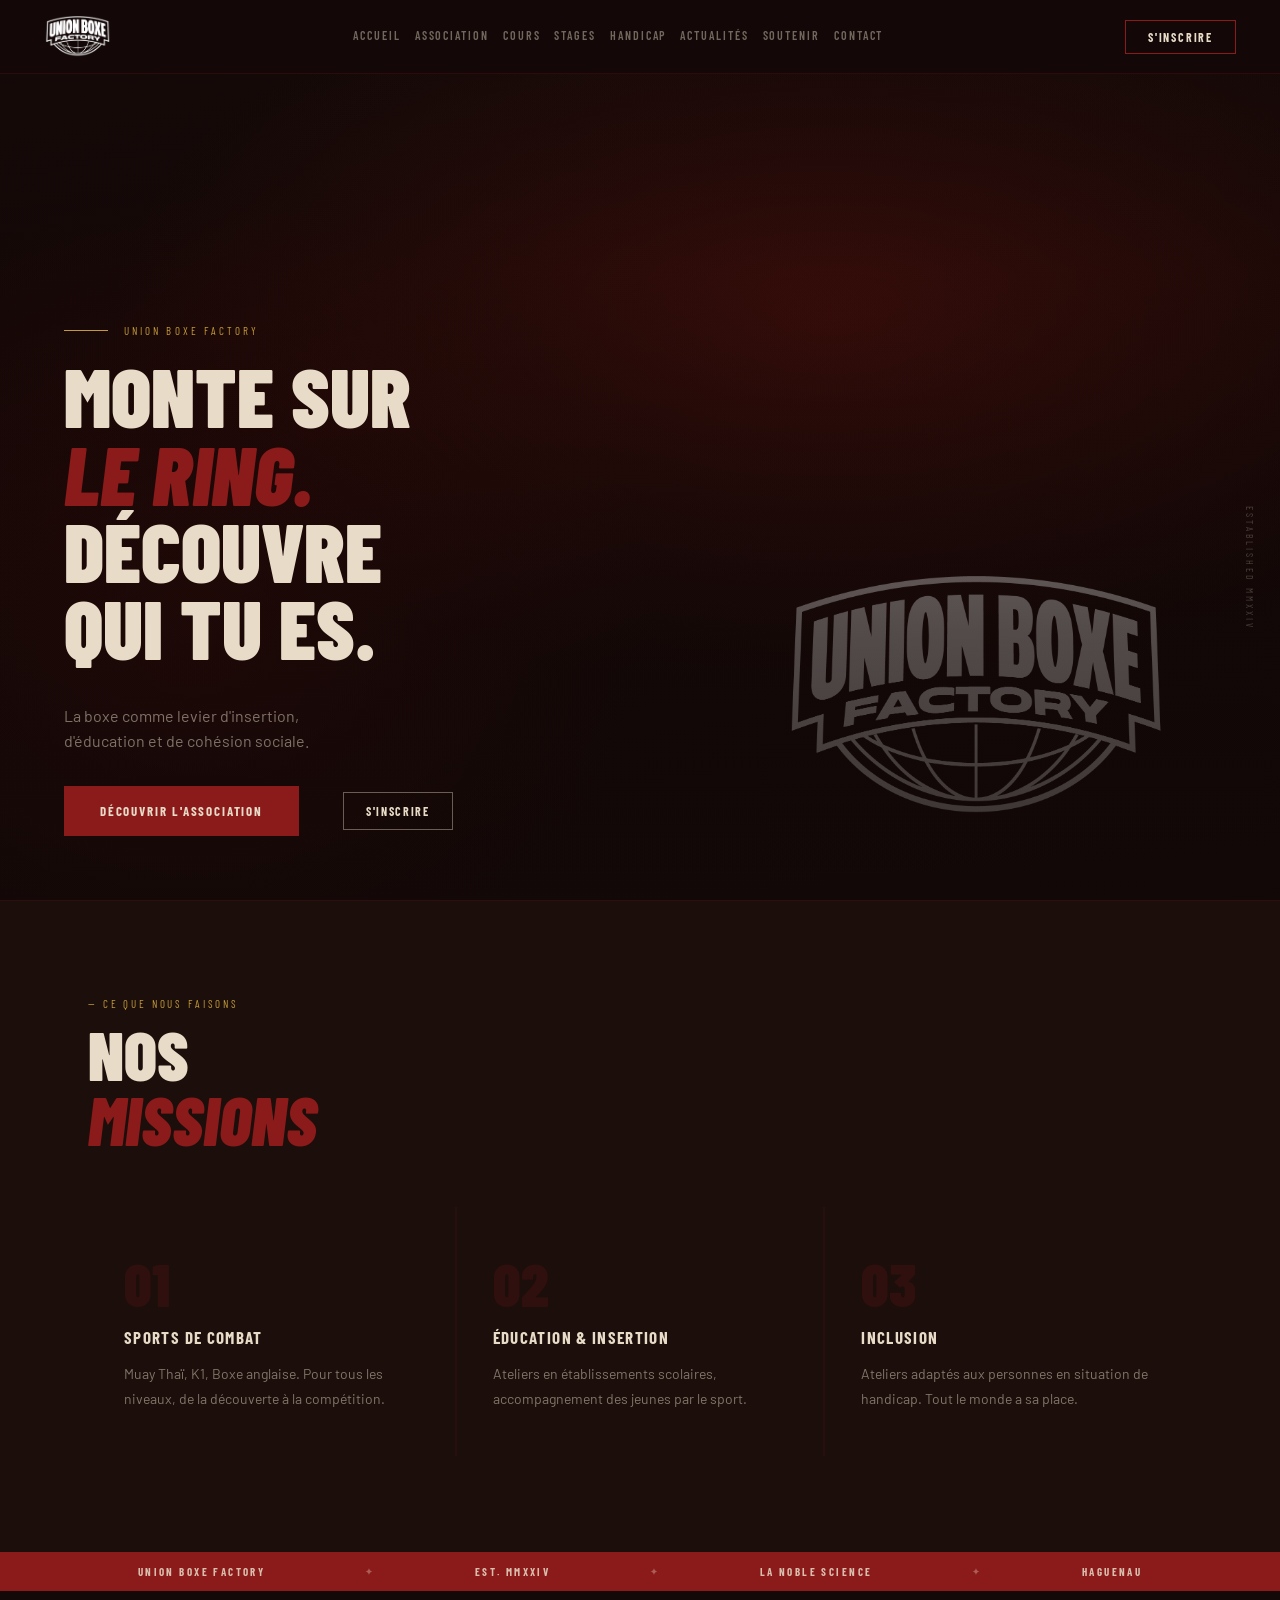
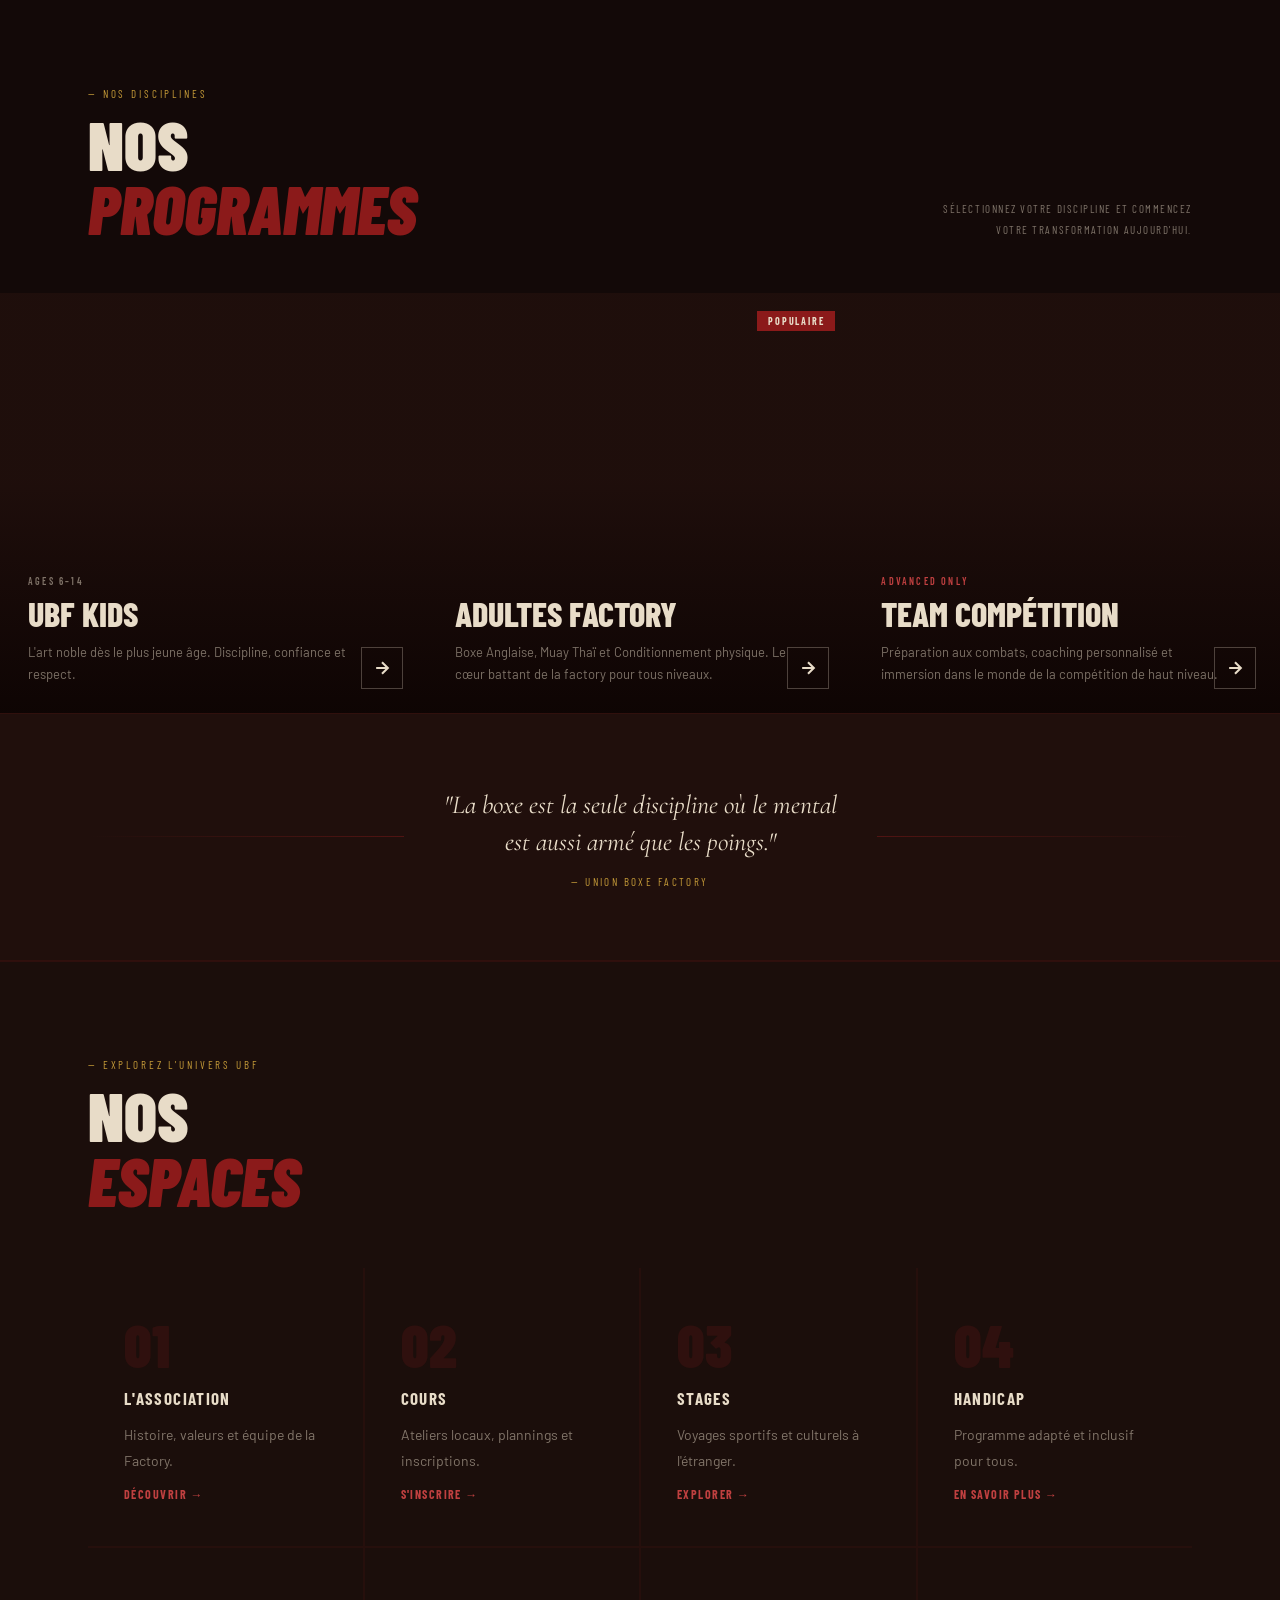
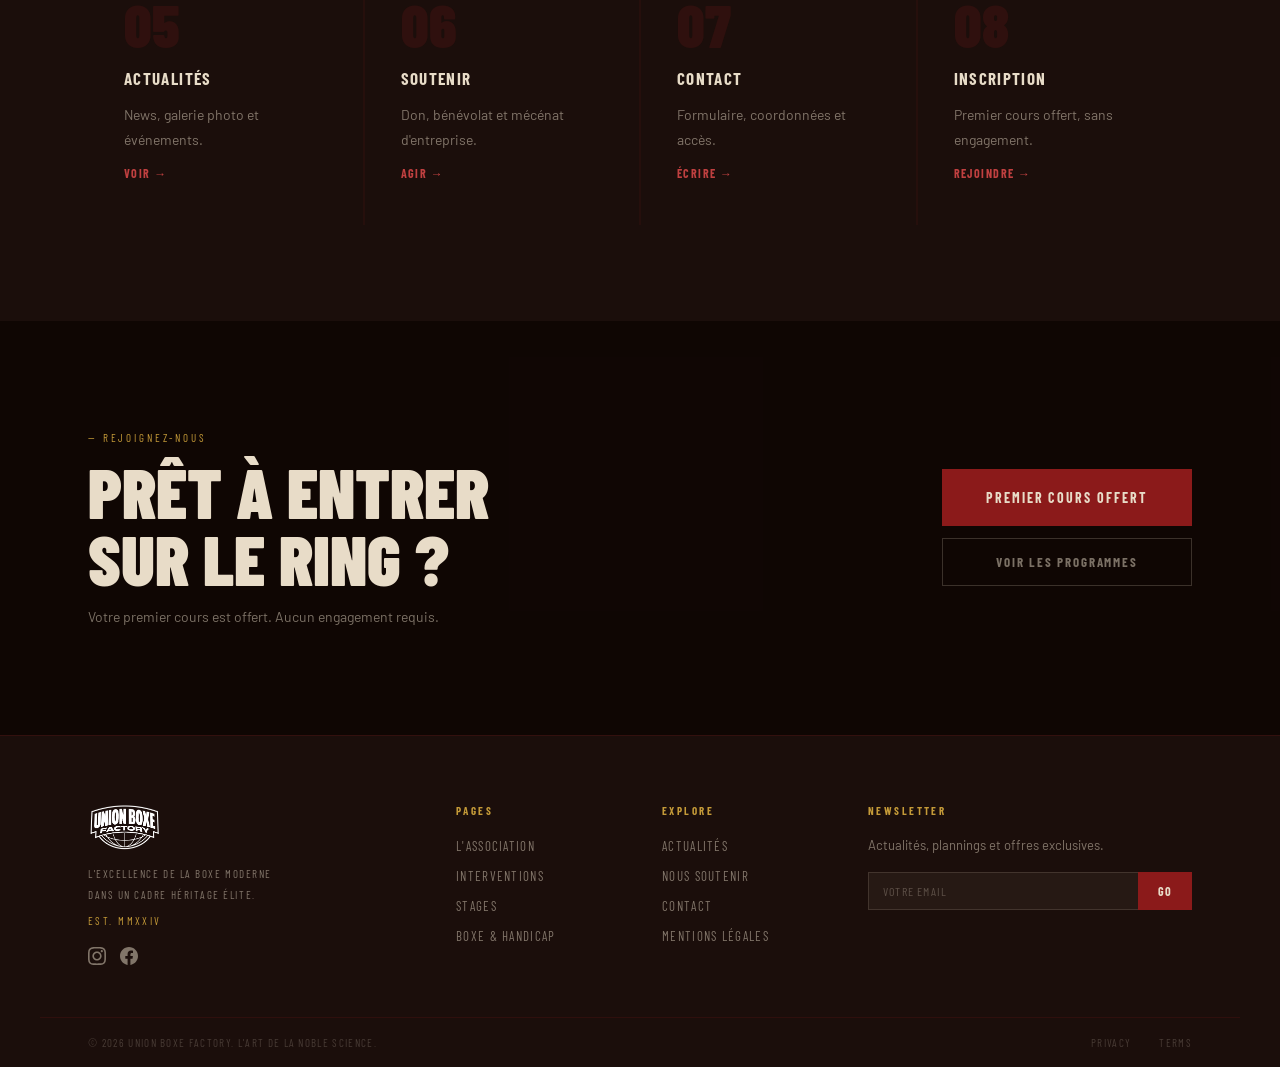
==== index.html @ 4e54886b "Initial commit — Union Boxe Factory website" ====
<!DOCTYPE html>
<html lang="fr">
<head>
  <meta charset="UTF-8" />
  <meta name="viewport" content="width=device-width, initial-scale=1.0" />
  <title>Union Boxe Factory</title>
  <link rel="preconnect" href="https://fonts.googleapis.com" />
  <link rel="preconnect" href="https://fonts.gstatic.com" crossorigin />
  <link href="https://fonts.googleapis.com/css2?family=Barlow+Condensed:ital,wght@0,300;0,400;0,600;0,700;0,800;0,900;1,700;1,800;1,900&family=Cormorant+Garamond:ital,wght@0,400;0,600;1,400;1,600&family=Barlow:wght@300;400;500&display=swap" rel="stylesheet" />
  <link rel="stylesheet" href="style.css?v=9" />
  <style>
    .hero { background-position: center 20% !important; }
    .hero__subtitle { font-family: var(--font-body); font-size: 16px; color: var(--cream-dim); line-height: 1.6; margin: 18px 0 32px; max-width: 480px; }
    .hero__logo-right { position: absolute; right: 8%; bottom: 8%; height: 260px; width: auto; filter: brightness(0) invert(1); opacity: 0.6; pointer-events: none; }
    @media (max-width: 640px) { .hero__logo-right { display: none; } }
  </style>
</head>
<body>

  <!-- NAV -->
  <header class="nav" id="home">
    <div class="nav__logo">
      <img src="logoUBF.png" alt="Union Boxe Factory" class="nav__logo-img" />
    </div>
    <nav class="nav__links nav__links--full">
      <a href="index.html" class="active">ACCUEIL</a>
      <a href="association.html">ASSOCIATION</a>
      <a href="interventions.html">COURS</a>
      <a href="stages.html">STAGES</a>
      <a href="handicap.html">HANDICAP</a>
      <a href="actualites.html">ACTUALITÉS</a>
      <a href="soutenir.html">SOUTENIR</a>
      <a href="contact.html">CONTACT</a>
    </nav>
    <a href="https://www.helloasso.com/associations/union-boxe-factory/adhesions/adhesion-annuelle-union-boxing-factory" target="_blank" rel="noopener" class="btn btn--red">S'INSCRIRE</a>
    <button class="nav__burger" aria-label="Menu">
      <span></span><span></span><span></span>
    </button>
  </header>

  <!-- HERO -->
  <section class="hero">
    <div class="hero__overlay"></div>
    <div class="hero__content">
      <div class="hero__eyebrow">
        <span class="hero__line"></span>
        <span class="hero__eyebrow-text">UNION BOXE FACTORY</span>
      </div>
      <h1 class="hero__title">
        MONTE SUR<br />
        <em>LE RING.</em><br />
        DÉCOUVRE<br />
        QUI TU ES.
      </h1>
      <p class="hero__subtitle">La boxe comme levier d'insertion,<br />d'éducation et de cohésion sociale.</p>
      <div class="hero__bottom">
        <a href="association.html" class="btn btn--red-solid">DÉCOUVRIR L'ASSOCIATION</a>
        <a href="reservation.html" class="btn btn--outline-cream">S'INSCRIRE</a>
      </div>
    </div>
    <img src="logoUBF.png" alt="" class="hero__logo-right" aria-hidden="true" />
    <div class="hero__established">ESTABLISHED MMXXIV</div>
  </section>

  <!-- MISSIONS -->
  <section class="values" id="missions">
    <div class="container">
      <div class="values__header">
        <span class="section-eyebrow">— Ce que nous faisons</span>
        <h2 class="section-title">NOS<br /><em>MISSIONS</em></h2>
      </div>
      <div class="values__grid">
        <div class="values__item">
          <span class="values__num">01</span>
          <h3>SPORTS DE COMBAT</h3>
          <p>Muay Thaï, K1, Boxe anglaise. Pour tous les niveaux, de la découverte à la compétition.</p>
        </div>
        <div class="values__item">
          <span class="values__num">02</span>
          <h3>ÉDUCATION &amp; INSERTION</h3>
          <p>Ateliers en établissements scolaires, accompagnement des jeunes par le sport.</p>
        </div>
        <div class="values__item">
          <span class="values__num">03</span>
          <h3>INCLUSION</h3>
          <p>Ateliers adaptés aux personnes en situation de handicap. Tout le monde a sa place.</p>
        </div>
      </div>
    </div>
  </section>

  <!-- DIVIDER -->
  <div class="divider">
    <div class="container divider__inner">
      <span>UNION BOXE FACTORY</span>
      <span class="divider__dot">✦</span>
      <span>EST. MMXXIV</span>
      <span class="divider__dot">✦</span>
      <span>LA NOBLE SCIENCE</span>
      <span class="divider__dot">✦</span>
      <span>HAGUENAU</span>
    </div>
  </div>

  <!-- PROGRAMMES -->
  <section class="programmes" id="programmes">
    <div class="container">
      <div class="programmes__header">
        <div>
          <span class="section-eyebrow">— Nos Disciplines</span>
          <h2 class="section-title">NOS<br /><em>PROGRAMMES</em></h2>
        </div>
        <p class="programmes__sub">SÉLECTIONNEZ VOTRE DISCIPLINE ET COMMENCEZ<br />VOTRE TRANSFORMATION AUJOURD'HUI.</p>
      </div>
    </div>

    <div class="programmes__grid">
      <!-- UBF KIDS -->
      <div class="prog-card prog-card--kids">
        <div class="prog-card__overlay"></div>
        <div class="prog-card__content">
          <span class="prog-card__tag">AGES 6–14</span>
          <h3>UBF KIDS</h3>
          <p>L'art noble dès le plus jeune âge. Discipline, confiance et respect.</p>
        </div>
        <a href="interventions.html#adhesions" class="prog-card__arrow" aria-label="Découvrir">
          <svg width="20" height="20" viewBox="0 0 24 24" fill="none" stroke="currentColor" stroke-width="2.5"><path d="M5 12h14M12 5l7 7-7 7"/></svg>
        </a>
      </div>

      <!-- ADULTES FACTORY -->
      <div class="prog-card prog-card--adultes prog-card--featured">
        <div class="prog-card__overlay"></div>
        <span class="prog-card__badge">POPULAIRE</span>
        <div class="prog-card__content">
          <h3>ADULTES FACTORY</h3>
          <p>Boxe Anglaise, Muay Thaï et Conditionnement physique. Le cœur battant de la factory pour tous niveaux.</p>
        </div>
        <a href="interventions.html#adhesions" class="prog-card__arrow" aria-label="Découvrir">
          <svg width="20" height="20" viewBox="0 0 24 24" fill="none" stroke="currentColor" stroke-width="2.5"><path d="M5 12h14M12 5l7 7-7 7"/></svg>
        </a>
      </div>

      <!-- TEAM COMPETITION -->
      <div class="prog-card prog-card--competition">
        <div class="prog-card__overlay"></div>
        <div class="prog-card__content">
          <span class="prog-card__tag prog-card__tag--red">ADVANCED ONLY</span>
          <h3>TEAM COMPÉTITION</h3>
          <p>Préparation aux combats, coaching personnalisé et immersion dans le monde de la compétition de haut niveau.</p>
        </div>
        <a href="interventions.html#adhesions" class="prog-card__arrow" aria-label="Découvrir">
          <svg width="20" height="20" viewBox="0 0 24 24" fill="none" stroke="currentColor" stroke-width="2.5"><path d="M5 12h14M12 5l7 7-7 7"/></svg>
        </a>
      </div>
    </div>
  </section>

  <!-- QUOTE SECTION -->
  <section class="quote-section">
    <div class="container quote-section__inner">
      <div class="quote-section__line"></div>
      <blockquote>
        <p>"La boxe est la seule discipline où le mental<br />est aussi armé que les poings."</p>
        <cite>— Union Boxe Factory</cite>
      </blockquote>
      <div class="quote-section__line"></div>
    </div>
  </section>

  <!-- PAGES OVERVIEW -->
  <section class="values">
    <div class="container">
      <div class="values__header">
        <span class="section-eyebrow">— Explorez l'univers UBF</span>
        <h2 class="section-title">NOS<br /><em>ESPACES</em></h2>
      </div>
      <div class="values__grid values__grid--4" style="grid-template-columns:repeat(4,1fr);">
        <div class="values__item">
          <span class="values__num">01</span>
          <h3>L'ASSOCIATION</h3>
          <p>Histoire, valeurs et équipe de la Factory.</p>
          <a href="association.html" class="prog-card__link" style="display:inline-block;margin-top:14px;">DÉCOUVRIR →</a>
        </div>
        <div class="values__item">
          <span class="values__num">02</span>
          <h3>COURS</h3>
          <p>Ateliers locaux, plannings et inscriptions.</p>
          <a href="interventions.html" class="prog-card__link" style="display:inline-block;margin-top:14px;">S'INSCRIRE →</a>
        </div>
        <div class="values__item">
          <span class="values__num">03</span>
          <h3>STAGES</h3>
          <p>Voyages sportifs et culturels à l'étranger.</p>
          <a href="stages.html" class="prog-card__link" style="display:inline-block;margin-top:14px;">EXPLORER →</a>
        </div>
        <div class="values__item">
          <span class="values__num">04</span>
          <h3>HANDICAP</h3>
          <p>Programme adapté et inclusif pour tous.</p>
          <a href="handicap.html" class="prog-card__link" style="display:inline-block;margin-top:14px;">EN SAVOIR PLUS →</a>
        </div>
        <div class="values__item">
          <span class="values__num">05</span>
          <h3>ACTUALITÉS</h3>
          <p>News, galerie photo et événements.</p>
          <a href="actualites.html" class="prog-card__link" style="display:inline-block;margin-top:14px;">VOIR →</a>
        </div>
        <div class="values__item">
          <span class="values__num">06</span>
          <h3>SOUTENIR</h3>
          <p>Don, bénévolat et mécénat d'entreprise.</p>
          <a href="soutenir.html" class="prog-card__link" style="display:inline-block;margin-top:14px;">AGIR →</a>
        </div>
        <div class="values__item">
          <span class="values__num">07</span>
          <h3>CONTACT</h3>
          <p>Formulaire, coordonnées et accès.</p>
          <a href="contact.html" class="prog-card__link" style="display:inline-block;margin-top:14px;">ÉCRIRE →</a>
        </div>
        <div class="values__item">
          <span class="values__num">08</span>
          <h3>INSCRIPTION</h3>
          <p>Premier cours offert, sans engagement.</p>
          <a href="interventions.html" class="prog-card__link" style="display:inline-block;margin-top:14px;">REJOINDRE →</a>
        </div>
      </div>
    </div>
  </section>

  <!-- CTA -->
  <section class="cta" id="join">
    <div class="cta__bg"></div>
    <div class="container cta__inner">
      <div class="cta__text">
        <span class="section-eyebrow">— Rejoignez-nous</span>
        <h2 class="cta__title">PRÊT À ENTRER<br />SUR LE RING ?</h2>
        <p class="cta__sub">Votre premier cours est offert. Aucun engagement requis.</p>
      </div>
      <div class="cta__actions">
        <a href="reservation.html" class="btn btn--red-solid btn--lg">PREMIER COURS OFFERT</a>
        <a href="#programmes" class="btn btn--ghost">VOIR LES PROGRAMMES</a>
      </div>
    </div>
  </section>

  <!-- FOOTER -->
  <footer class="footer">
    <div class="container footer__grid">
      <div class="footer__brand">
        <img src="logoUBF.png" alt="Union Boxe Factory" class="footer__logo-img" />
        <p class="footer__brand-desc">L'EXCELLENCE DE LA BOXE MODERNE<br />DANS UN CADRE HÉRITAGE ÉLITE.</p>
        <p class="footer__estd">EST. MMXXIV</p>
        <div class="footer__icons">
          <a href="#" aria-label="Instagram">
            <svg width="18" height="18" viewBox="0 0 24 24" fill="currentColor"><path d="M12 2.163c3.204 0 3.584.012 4.85.07 3.252.148 4.771 1.691 4.919 4.919.058 1.265.069 1.645.069 4.849 0 3.205-.012 3.584-.069 4.849-.149 3.225-1.664 4.771-4.919 4.919-1.266.058-1.644.07-4.85.07-3.204 0-3.584-.012-4.849-.07-3.26-.149-4.771-1.699-4.919-4.92-.058-1.265-.07-1.644-.07-4.849 0-3.204.013-3.583.07-4.849.149-3.227 1.664-4.771 4.919-4.919 1.266-.057 1.645-.069 4.849-.069zm0-2.163c-3.259 0-3.667.014-4.947.072-4.358.2-6.78 2.618-6.98 6.98-.059 1.281-.073 1.689-.073 4.948 0 3.259.014 3.668.072 4.948.2 4.358 2.618 6.78 6.98 6.98 1.281.058 1.689.072 4.948.072 3.259 0 3.668-.014 4.948-.072 4.354-.2 6.782-2.618 6.979-6.98.059-1.28.073-1.689.073-4.948 0-3.259-.014-3.667-.072-4.947-.196-4.354-2.617-6.78-6.979-6.98-1.281-.059-1.69-.073-4.949-.073zm0 5.838c-3.403 0-6.162 2.759-6.162 6.162s2.759 6.163 6.162 6.163 6.162-2.759 6.162-6.163c0-3.403-2.759-6.162-6.162-6.162zm0 10.162c-2.209 0-4-1.79-4-4 0-2.209 1.791-4 4-4s4 1.791 4 4c0 2.21-1.791 4-4 4zm6.406-11.845c-.796 0-1.441.645-1.441 1.44s.645 1.44 1.441 1.44c.795 0 1.439-.645 1.439-1.44s-.644-1.44-1.439-1.44z"/></svg>
          </a>
          <a href="https://www.facebook.com/profile.php?id=100071837838686" target="_blank" rel="noopener" aria-label="Facebook">
            <svg width="18" height="18" viewBox="0 0 24 24" fill="currentColor"><path d="M24 12.073c0-6.627-5.373-12-12-12s-12 5.373-12 12c0 5.99 4.388 10.954 10.125 11.854v-8.385H7.078v-3.47h3.047V9.43c0-3.007 1.792-4.669 4.533-4.669 1.312 0 2.686.235 2.686.235v2.953H15.83c-1.491 0-1.956.925-1.956 1.874v2.25h3.328l-.532 3.47h-2.796v8.385C19.612 23.027 24 18.062 24 12.073z"/></svg>
          </a>
        </div>
      </div>

      <div class="footer__col">
        <h4>PAGES</h4>
        <ul>
          <li><a href="association.html">L'Association</a></li>
          <li><a href="interventions.html">Interventions</a></li>
          <li><a href="stages.html">Stages</a></li>
          <li><a href="handicap.html">Boxe & Handicap</a></li>
        </ul>
      </div>

      <div class="footer__col">
        <h4>EXPLORE</h4>
        <ul>
          <li><a href="actualites.html">Actualités</a></li>
          <li><a href="soutenir.html">Nous soutenir</a></li>
          <li><a href="contact.html">Contact</a></li>
          <li><a href="mentions-legales.html">Mentions légales</a></li>
        </ul>
      </div>

      <div class="footer__col footer__newsletter">
        <h4>NEWSLETTER</h4>
        <p>Actualités, plannings et offres exclusives.</p>
        <form class="newsletter-form" onsubmit="return false;">
          <input type="email" placeholder="VOTRE EMAIL" aria-label="Email" />
          <button type="submit">GO</button>
        </form>
      </div>
    </div>

    <div class="footer__bottom container">
      <p>© 2026 UNION BOXE FACTORY. L'ART DE LA NOBLE SCIENCE.</p>
      <div>
        <a href="mentions-legales.html#confidentialite">PRIVACY</a>
        <a href="mentions-legales.html">TERMS</a>
      </div>
    </div>
  </footer>

  <script src="main.js"></script>
</body>
</html>
---- style.css ----
/* =====================
   RESET & BASE
   ===================== */
*, *::before, *::after { box-sizing: border-box; margin: 0; padding: 0; }

:root {
  --bg:        #130908;
  --bg2:       #1b0e0b;
  --bg3:       #200f0c;
  --cream:     #E8DCC8;
  --cream-dim: rgba(232,220,200,0.5);
  --red:       #8B1A1A;
  --red-hover: #a32020;
  --gold:      #C49A38;
  --font-cond: 'Barlow Condensed', sans-serif;
  --font-serif:'Cormorant Garamond', serif;
  --font-body: 'Barlow', sans-serif;
}

html { scroll-behavior: smooth; }

body {
  background: var(--bg);
  color: var(--cream);
  font-family: var(--font-body);
  overflow-x: hidden;
}

a { color: inherit; text-decoration: none; }

.container {
  max-width: 1200px;
  margin: 0 auto;
  padding: 0 48px;
}

/* =====================
   SHARED
   ===================== */
.section-eyebrow {
  display: block;
  font-family: var(--font-cond);
  font-size: 11px;
  font-weight: 400;
  letter-spacing: 0.26em;
  text-transform: uppercase;
  color: var(--gold);
  margin-bottom: 12px;
}

.section-title {
  font-family: var(--font-cond);
  font-size: clamp(42px, 5.5vw, 68px);
  font-weight: 900;
  text-transform: uppercase;
  line-height: 0.95;
  color: var(--cream);
}
.section-title em {
  font-style: italic;
  color: var(--red);
}

/* =====================
   BUTTONS
   ===================== */
.btn--red {
  display: inline-block;
  font-family: var(--font-cond);
  font-size: 12px;
  font-weight: 700;
  letter-spacing: 0.15em;
  text-transform: uppercase;
  padding: 9px 22px;
  border: 1.5px solid var(--red);
  color: var(--cream);
  background: transparent;
  cursor: pointer;
  transition: background 0.2s, color 0.2s;
}
.btn--red:hover { background: var(--red); }

.btn--red-solid {
  display: inline-block;
  font-family: var(--font-cond);
  font-size: 13px;
  font-weight: 700;
  letter-spacing: 0.14em;
  text-transform: uppercase;
  text-align: center;
  padding: 15px 34px;
  background: var(--red);
  color: var(--cream);
  border: 2px solid var(--red);
  cursor: pointer;
  transition: background 0.2s, border-color 0.2s;
}
.btn--red-solid:hover { background: var(--red-hover); border-color: var(--red-hover); }
.btn--red-solid.btn--lg { padding: 18px 42px; font-size: 14px; }

.btn--ghost {
  display: inline-block;
  font-family: var(--font-cond);
  font-size: 13px;
  font-weight: 700;
  letter-spacing: 0.14em;
  text-transform: uppercase;
  text-align: center;
  padding: 15px 34px;
  background: transparent;
  color: var(--cream-dim);
  border: 1.5px solid rgba(232,220,200,0.2);
  cursor: pointer;
  transition: border-color 0.2s, color 0.2s;
}
.btn--ghost:hover { border-color: var(--cream-dim); color: var(--cream); }

.btn--outline-cream {
  display: inline-block;
  font-family: var(--font-cond);
  font-size: 12px;
  font-weight: 700;
  letter-spacing: 0.14em;
  text-transform: uppercase;
  padding: 11px 22px;
  border: 1.5px solid rgba(232,220,200,0.4);
  color: var(--cream);
  background: transparent;
  cursor: pointer;
  transition: background 0.2s, color 0.2s;
}
.btn--outline-cream:hover { background: var(--cream); color: var(--bg); }

/* =====================
   NAV
   ===================== */
.nav {
  position: fixed;
  top: 0; left: 0; right: 0;
  z-index: 100;
  display: flex;
  align-items: center;
  justify-content: space-between;
  padding: 0 44px;
  height: 74px;
  background: rgba(19,9,8,0.95);
  backdrop-filter: blur(12px);
  border-bottom: 1px solid rgba(139,26,26,0.22);
  transition: border-color 0.3s;
}

.nav__logo-img {
  height: 44px;
  width: auto;
  max-width: 140px;
  display: block;
  object-fit: contain;
  filter: brightness(0) invert(1);
}

.nav__logo {
  font-family: var(--font-cond);
  font-weight: 800;
  font-size: 14px;
  letter-spacing: 0.08em;
  color: var(--cream);
  text-transform: uppercase;
}
.nav__logo em { font-style: italic; color: var(--red); }

.nav__links { display: flex; gap: 40px; }

.nav__links a {
  font-family: var(--font-cond);
  font-size: 12px;
  font-weight: 600;
  letter-spacing: 0.16em;
  color: rgba(232,220,200,0.45);
  text-transform: uppercase;
  transition: color 0.2s;
  position: relative;
  padding-bottom: 3px;
}
.nav__links a::after {
  content: '';
  position: absolute;
  bottom: 0; left: 0;
  width: 0; height: 1px;
  background: var(--red);
  transition: width 0.22s;
}
.nav__links a:hover,
.nav__links a.active { color: var(--cream); }
.nav__links a.active::after,
.nav__links a:hover::after { width: 100%; }

.nav__burger {
  display: none;
  flex-direction: column;
  gap: 5px;
  background: none;
  border: none;
  cursor: pointer;
  padding: 4px;
}
.nav__burger span {
  display: block;
  width: 22px; height: 1.5px;
  background: var(--cream);
  transition: all 0.3s;
}

/* =====================
   HERO
   ===================== */
.hero {
  position: relative;
  height: 100vh;
  min-height: 700px;
  overflow: hidden;

  background-color: var(--bg);
  background-image: url('Échelle 31968208_1902403806470722_5531384601223626752_o Topaz Gigapixel 2x.png');
  background-size: cover;
  background-position: center top;
}

/* Rich CSS fallback — cinematic boxing gym atmosphere */
.hero::before {
  content: '';
  position: absolute;
  inset: 0;
  background:
    radial-gradient(ellipse 80% 60% at 65% 35%, rgba(90,18,12,0.55) 0%, transparent 70%),
    radial-gradient(ellipse 60% 80% at 15% 70%, rgba(50,8,5,0.75) 0%, transparent 60%),
    linear-gradient(170deg, rgba(25,10,8,0.4) 0%, rgba(10,3,2,0.7) 100%);
  z-index: 0;
}

.hero__overlay {
  position: absolute;
  inset: 0;
  z-index: 1;
  background: linear-gradient(
    to bottom,
    rgba(19,9,8,0.5) 0%,
    rgba(19,9,8,0.1) 30%,
    rgba(19,9,8,0.55) 70%,
    rgba(19,9,8,0.75) 100%
  );
}

/* Content pinned to bottom-left */
.hero__content {
  position: absolute;
  bottom: 0;
  left: 0;
  right: 0;
  z-index: 2;
  padding: 0 64px 64px;
}

.hero__eyebrow {
  display: flex;
  align-items: center;
  gap: 16px;
  margin-bottom: 20px;
}

.hero__line {
  display: block;
  width: 44px;
  height: 1px;
  background: var(--gold);
  flex-shrink: 0;
}

.hero__eyebrow-text {
  font-family: var(--font-cond);
  font-size: 11px;
  font-weight: 400;
  letter-spacing: 0.28em;
  text-transform: uppercase;
  color: var(--gold);
}

.hero__title {
  font-family: var(--font-cond);
  font-size: clamp(46px, 6.5vw, 88px);
  font-weight: 900;
  line-height: 0.93;
  text-transform: uppercase;
  color: var(--cream);
  margin-bottom: 36px;
}

.hero__title em {
  font-style: italic;
  color: var(--red);
}

.hero__bottom {
  display: flex;
  align-items: center;
  gap: 44px;
}

.hero__quote {
  font-family: var(--font-serif);
  font-style: italic;
  font-size: 17px;
  color: var(--cream-dim);
  line-height: 1.55;
  border-left: 2px solid var(--red);
  padding-left: 18px;
}

.hero__established {
  position: absolute;
  right: 24px;
  bottom: 30%;
  z-index: 2;
  writing-mode: vertical-rl;
  font-family: var(--font-cond);
  font-size: 10px;
  font-weight: 400;
  letter-spacing: 0.3em;
  color: rgba(232,220,200,0.25);
  text-transform: uppercase;
}

/* =====================
   VALUES
   ===================== */
.values {
  background: var(--bg2);
  padding: 96px 0;
  border-top: 1px solid rgba(139,26,26,0.18);
}

.values__header { margin-bottom: 56px; }

.values__grid {
  display: grid;
  grid-template-columns: repeat(3,1fr);
  gap: 2px;
  background: rgba(139,26,26,0.1);
}

.values__item {
  background: var(--bg2);
  padding: 44px 36px;
  border-top: 2px solid transparent;
  transition: border-color 0.3s;
}
.values__item:hover { border-top-color: var(--red); }

.values__num {
  display: block;
  font-family: var(--font-cond);
  font-size: 60px;
  font-weight: 900;
  color: rgba(139,26,26,0.18);
  line-height: 1;
  margin-bottom: 14px;
  transition: color 0.3s;
}
.values__item:hover .values__num { color: rgba(139,26,26,0.4); }

.values__item h3 {
  font-family: var(--font-cond);
  font-size: 17px;
  font-weight: 700;
  letter-spacing: 0.08em;
  text-transform: uppercase;
  color: var(--cream);
  margin-bottom: 14px;
}

.values__item p {
  font-size: 14px;
  color: var(--cream-dim);
  line-height: 1.8;
}

/* =====================
   DIVIDER
   ===================== */
.divider {
  background: var(--red);
  padding: 13px 0;
}
.divider__inner {
  display: flex;
  align-items: center;
  justify-content: space-around;
  font-family: var(--font-cond);
  font-size: 11px;
  font-weight: 700;
  letter-spacing: 0.22em;
  text-transform: uppercase;
  color: rgba(232,220,200,0.85);
}
.divider__dot { color: rgba(232,220,200,0.35); font-size: 9px; }

/* =====================
   PROGRAMMES
   ===================== */
.programmes {
  background: var(--bg);
  padding: 96px 0 0;
}

.programmes__header {
  display: flex;
  justify-content: space-between;
  align-items: flex-end;
  margin-bottom: 52px;
}

.programmes__sub {
  font-family: var(--font-cond);
  font-size: 11px;
  letter-spacing: 0.14em;
  text-transform: uppercase;
  color: var(--cream-dim);
  text-align: right;
  line-height: 1.9;
  max-width: 320px;
}

/* Grid: left col = kids (spanning 2 rows), right col = adultes + competition */
.programmes__grid {
  display: grid;
  grid-template-columns: 1fr 1fr 1fr;
  grid-template-rows: 420px;
}

.prog-card {
  position: relative;
  overflow: hidden;
  background: var(--bg3);
}

/* background images */
.prog-card--kids        { background-image: url('young-boxer-trainer-is-training-new-girl-boxer-special-competitions.jpg'); background-size: cover; background-position: center; }
.prog-card--adultes     { background-image: url('sportive-blond-woman-has-boxing-training-with-her-experienced-trainer.jpg'); background-size: cover; background-position: center; }
.prog-card--competition { background-image: url('two-muscular-boxers-have-competition-ring-they-are-wearing-helmets-gloves.jpg'); background-size: cover; background-position: center; }

/* fallback gradient for each card — transparent quand image présente */
.prog-card--kids::before {
  content: '';
  position: absolute; inset: 0;
  background: transparent;
  z-index: 0;
}
.prog-card--adultes::before {
  content: '';
  position: absolute; inset: 0;
  background: transparent;
  z-index: 0;
}
.prog-card--competition::before {
  content: '';
  position: absolute; inset: 0;
  background: transparent;
  z-index: 0;
}

.prog-card__overlay {
  position: absolute; inset: 0;
  z-index: 1;
  background: linear-gradient(to top, rgba(13,4,3,0.95) 0%, rgba(13,4,3,0.08) 55%);
  transition: background 0.3s;
}
.prog-card:hover .prog-card__overlay {
  background: linear-gradient(to top, rgba(13,4,3,1) 0%, rgba(13,4,3,0.3) 65%);
}

.prog-card--kids {
  grid-row: auto;
  grid-column: auto;
}

.prog-card__content {
  position: relative;
  z-index: 2;
  padding: 28px;
  height: 100%;
  display: flex;
  flex-direction: column;
  justify-content: flex-end;
  gap: 10px;
}

.prog-card__badge {
  position: absolute;
  top: 18px; right: 18px;
  z-index: 3;
  background: var(--red);
  color: var(--cream);
  font-family: var(--font-cond);
  font-size: 10px;
  font-weight: 700;
  letter-spacing: 0.18em;
  padding: 4px 11px;
  text-transform: uppercase;
}

.prog-card__tag {
  font-family: var(--font-cond);
  font-size: 10px;
  font-weight: 600;
  letter-spacing: 0.22em;
  color: var(--cream-dim);
  text-transform: uppercase;
}
.prog-card__tag--red { color: #c04040; }

.prog-card h3 {
  font-family: var(--font-cond);
  font-size: 34px;
  font-weight: 800;
  text-transform: uppercase;
  line-height: 1;
  color: var(--cream);
}

.prog-card p {
  font-size: 13px;
  color: var(--cream-dim);
  line-height: 1.7;
  max-width: 340px;
}

.prog-card__link {
  font-family: var(--font-cond);
  font-size: 12px;
  font-weight: 700;
  letter-spacing: 0.12em;
  color: #c04040;
  text-transform: uppercase;
  transition: letter-spacing 0.2s;
}
.prog-card__link:hover { letter-spacing: 0.22em; }

.prog-card__arrow {
  position: absolute;
  bottom: 24px; right: 24px;
  z-index: 3;
  width: 42px; height: 42px;
  border: 1.5px solid rgba(232,220,200,0.28);
  display: flex;
  align-items: center;
  justify-content: center;
  color: var(--cream);
  transition: all 0.22s;
}
.prog-card__arrow:hover { background: var(--red); border-color: var(--red); }

/* =====================
   QUOTE
   ===================== */
.quote-section {
  background: var(--bg3);
  padding: 72px 0;
  border-top: 1px solid rgba(139,26,26,0.14);
  border-bottom: 1px solid rgba(139,26,26,0.14);
}
.quote-section__inner {
  display: flex;
  align-items: center;
  gap: 40px;
}
.quote-section__line {
  flex: 1;
  height: 1px;
  background: linear-gradient(to right, transparent, rgba(139,26,26,0.45));
}
.quote-section__inner .quote-section__line:last-child {
  background: linear-gradient(to left, transparent, rgba(139,26,26,0.45));
}
blockquote p {
  font-family: var(--font-serif);
  font-style: italic;
  font-size: clamp(18px, 2.2vw, 26px);
  color: var(--cream);
  text-align: center;
  line-height: 1.45;
  white-space: nowrap;
}
blockquote cite {
  display: block;
  text-align: center;
  font-family: var(--font-cond);
  font-size: 11px;
  letter-spacing: 0.22em;
  color: var(--gold);
  text-transform: uppercase;
  font-style: normal;
  margin-top: 14px;
}

/* =====================
   CTA
   ===================== */
.cta {
  position: relative;
  padding: 110px 0;
  background-color: var(--bg2);
  background-image: url('arena-boxing-ring-generative-ai.jpg');
  background-size: cover;
  background-position: center;
  overflow: hidden;
}
.cta__bg {
  position: absolute; inset: 0;
  background: rgba(14,5,3,0.87);
}
.cta__inner {
  position: relative;
  z-index: 1;
  display: flex;
  align-items: center;
  justify-content: space-between;
  gap: 60px;
}
.cta__title {
  font-family: var(--font-cond);
  font-size: clamp(42px, 5.5vw, 72px);
  font-weight: 900;
  text-transform: uppercase;
  color: var(--cream);
  line-height: 0.95;
  margin-top: 14px;
}
.cta__sub {
  margin-top: 16px;
  font-size: 14px;
  color: var(--cream-dim);
}
.cta__actions {
  display: flex;
  flex-direction: column;
  gap: 12px;
  flex-shrink: 0;
}

/* =====================
   FOOTER
   ===================== */
.footer {
  background: var(--bg2);
  padding-top: 68px;
  border-top: 1px solid rgba(139,26,26,0.22);
}
.footer__grid {
  display: grid;
  grid-template-columns: 2fr 1fr 1fr 2fr;
  gap: 44px;
  padding-bottom: 52px;
}

.footer__logo-img {
  height: 48px;
  width: auto;
  max-width: 160px;
  display: block;
  object-fit: contain;
  filter: brightness(0) invert(1);
  margin-bottom: 12px;
}

.footer__logo {
  font-family: var(--font-cond);
  font-weight: 800;
  font-size: 14px;
  letter-spacing: 0.08em;
  color: var(--cream);
  text-transform: uppercase;
  margin-bottom: 12px;
}
.footer__logo em { font-style: italic; color: var(--red); }

.footer__brand-desc {
  font-family: var(--font-cond);
  font-size: 11px;
  letter-spacing: 0.14em;
  color: var(--cream-dim);
  text-transform: uppercase;
  line-height: 1.9;
  margin-bottom: 8px;
}
.footer__estd {
  font-family: var(--font-cond);
  font-size: 11px;
  letter-spacing: 0.22em;
  color: var(--gold);
  text-transform: uppercase;
  margin-bottom: 20px;
}
.footer__icons { display: flex; gap: 14px; }
.footer__icons a { color: var(--cream-dim); display: flex; transition: color 0.2s; }
.footer__icons a:hover { color: var(--red-hover); }

.footer__col h4,
.footer__newsletter h4 {
  font-family: var(--font-cond);
  font-size: 11px;
  font-weight: 700;
  letter-spacing: 0.22em;
  text-transform: uppercase;
  color: var(--gold);
  margin-bottom: 18px;
}
.footer__col ul { list-style: none; display: flex; flex-direction: column; gap: 11px; }
.footer__col ul a {
  font-family: var(--font-cond);
  font-size: 13px;
  color: var(--cream-dim);
  text-transform: uppercase;
  letter-spacing: 0.1em;
  transition: color 0.2s;
}
.footer__col ul a:hover { color: var(--cream); }

.footer__newsletter p {
  font-size: 13px;
  color: var(--cream-dim);
  margin-bottom: 16px;
  line-height: 1.6;
}
.newsletter-form { display: flex; }
.newsletter-form input {
  flex: 1;
  background: rgba(232,220,200,0.05);
  border: 1px solid rgba(232,220,200,0.14);
  border-right: none;
  color: var(--cream);
  padding: 11px 14px;
  font-family: var(--font-cond);
  font-size: 12px;
  letter-spacing: 0.1em;
  outline: none;
}
.newsletter-form input::placeholder { color: rgba(232,220,200,0.28); }
.newsletter-form button {
  background: var(--red);
  color: var(--cream);
  border: none;
  padding: 11px 20px;
  font-family: var(--font-cond);
  font-weight: 700;
  font-size: 12px;
  letter-spacing: 0.1em;
  cursor: pointer;
  transition: background 0.2s;
}
.newsletter-form button:hover { background: var(--red-hover); }

.footer__bottom {
  border-top: 1px solid rgba(139,26,26,0.18);
  display: flex;
  justify-content: space-between;
  align-items: center;
  padding: 18px 48px;
  font-family: var(--font-cond);
  font-size: 11px;
  letter-spacing: 0.12em;
  color: rgba(232,220,200,0.22);
  text-transform: uppercase;
}
.footer__bottom div { display: flex; gap: 28px; }
.footer__bottom a { color: rgba(232,220,200,0.22); transition: color 0.2s; }
.footer__bottom a:hover { color: var(--cream-dim); }

/* =====================
   RESPONSIVE
   ===================== */
@media (max-width: 1000px) {
  .programmes__grid {
    grid-template-columns: 1fr;
    grid-template-rows: auto;
  }
  .prog-card--kids { grid-row: auto; grid-column: auto; min-height: 280px; }
  .prog-card--adultes, .prog-card--competition { min-height: 280px; }
  .programmes__header { flex-direction: column; align-items: flex-start; gap: 18px; }
  .programmes__sub { text-align: left; }
  .values__grid { grid-template-columns: 1fr; }
  .footer__grid { grid-template-columns: 1fr 1fr; }
  .cta__inner { flex-direction: column; }
  .cta__actions { align-items: flex-start; width: 100%; }
}

@media (max-width: 680px) {
  .nav__links, .nav .btn--red { display: none; }
  .nav__burger { display: flex; }
  .nav { padding: 0 20px; }
  .hero__content { padding: 0 24px 52px; }
  .hero__established { display: none; }
  .hero__bottom { flex-direction: column; align-items: flex-start; gap: 24px; }
  .container { padding: 0 20px; }
  .footer__grid { grid-template-columns: 1fr; }
  .footer__bottom { flex-direction: column; gap: 10px; text-align: center; padding: 18px 20px; }
  blockquote p { white-space: normal; }
  .quote-section__inner { gap: 20px; }
  .programmes__grid { grid-template-rows: auto; }
}

/* No CSS animations on hero — JS handles scroll-based reveals for other sections */

/* ── Multi-page additions (additive only) ── */
.nav__links--full { gap: 14px; font-size: 11px; letter-spacing: 0.16em; }
.hero--compact { min-height: 42vh; align-items: flex-end; padding-bottom: 64px; }
.hero--compact .hero__content { padding-top: 0; }
@media (max-width: 900px) { .values__grid--4 { grid-template-columns: repeat(2,1fr) !important; } }
@media (max-width: 680px) { .values__grid--4 { grid-template-columns: 1fr !important; } }

/* 8-link nav: rester visible en horizontal, burger seulement sur très petit écran */
@media (max-width: 680px) {
  .nav__links--full { display: flex; gap: 8px; font-size: 10px; letter-spacing: 0.1em; }
  .nav__links--full ~ .nav__burger { display: none; }
}
@media (max-width: 460px) {
  .nav__links--full { display: none; }
  .nav__links--full ~ .nav__burger { display: flex; }
}
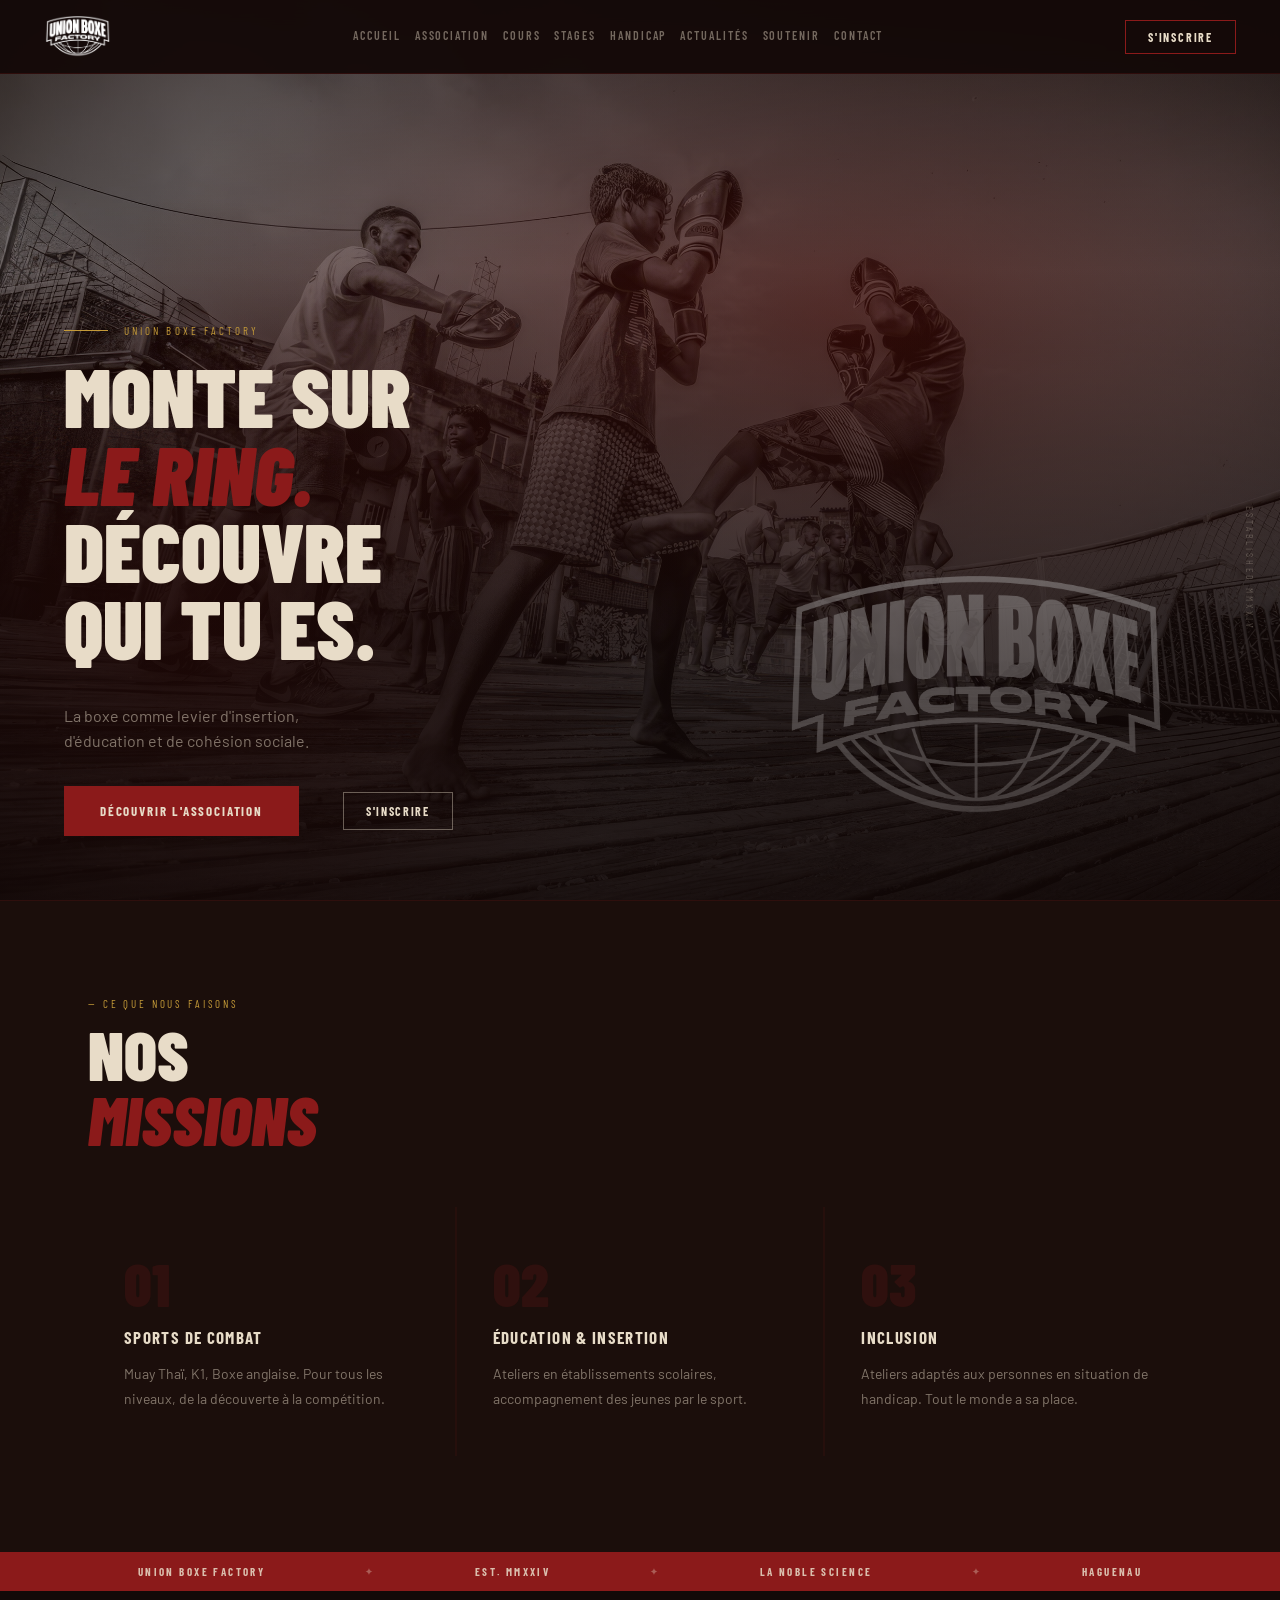
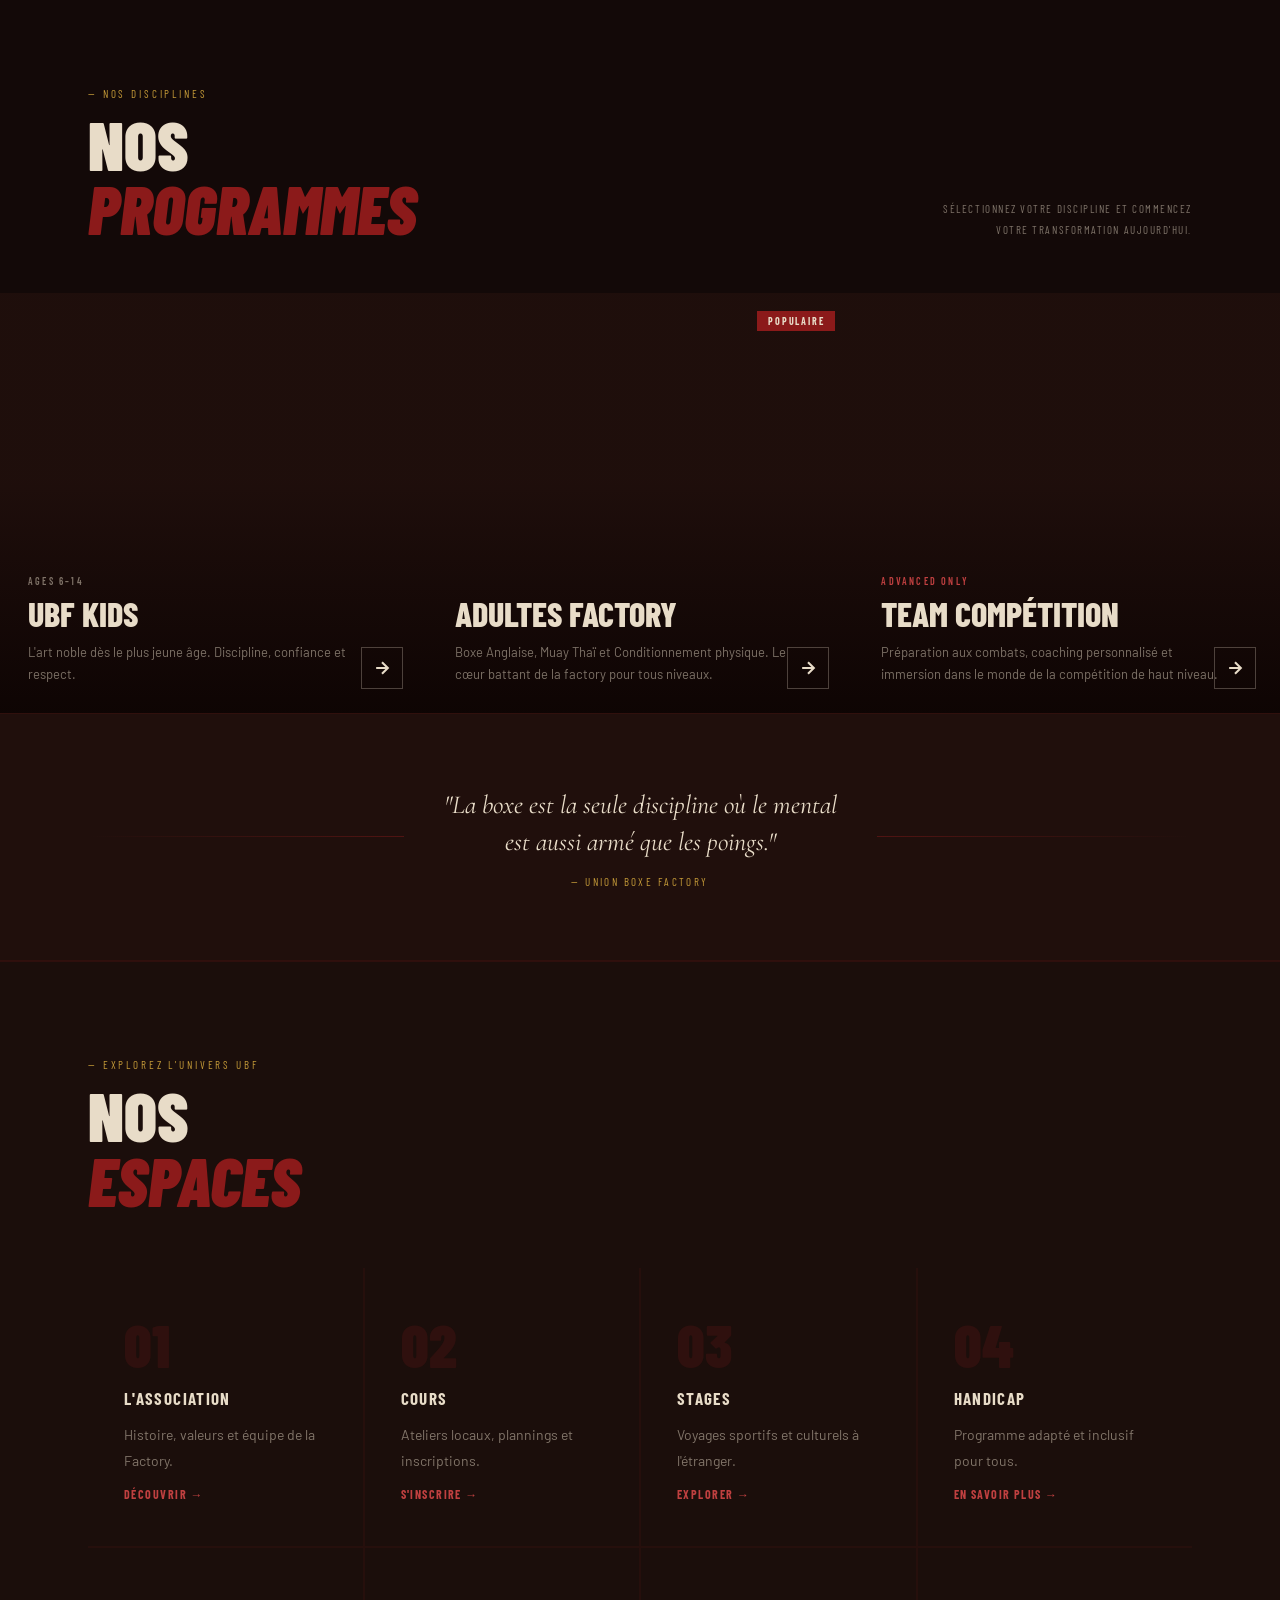
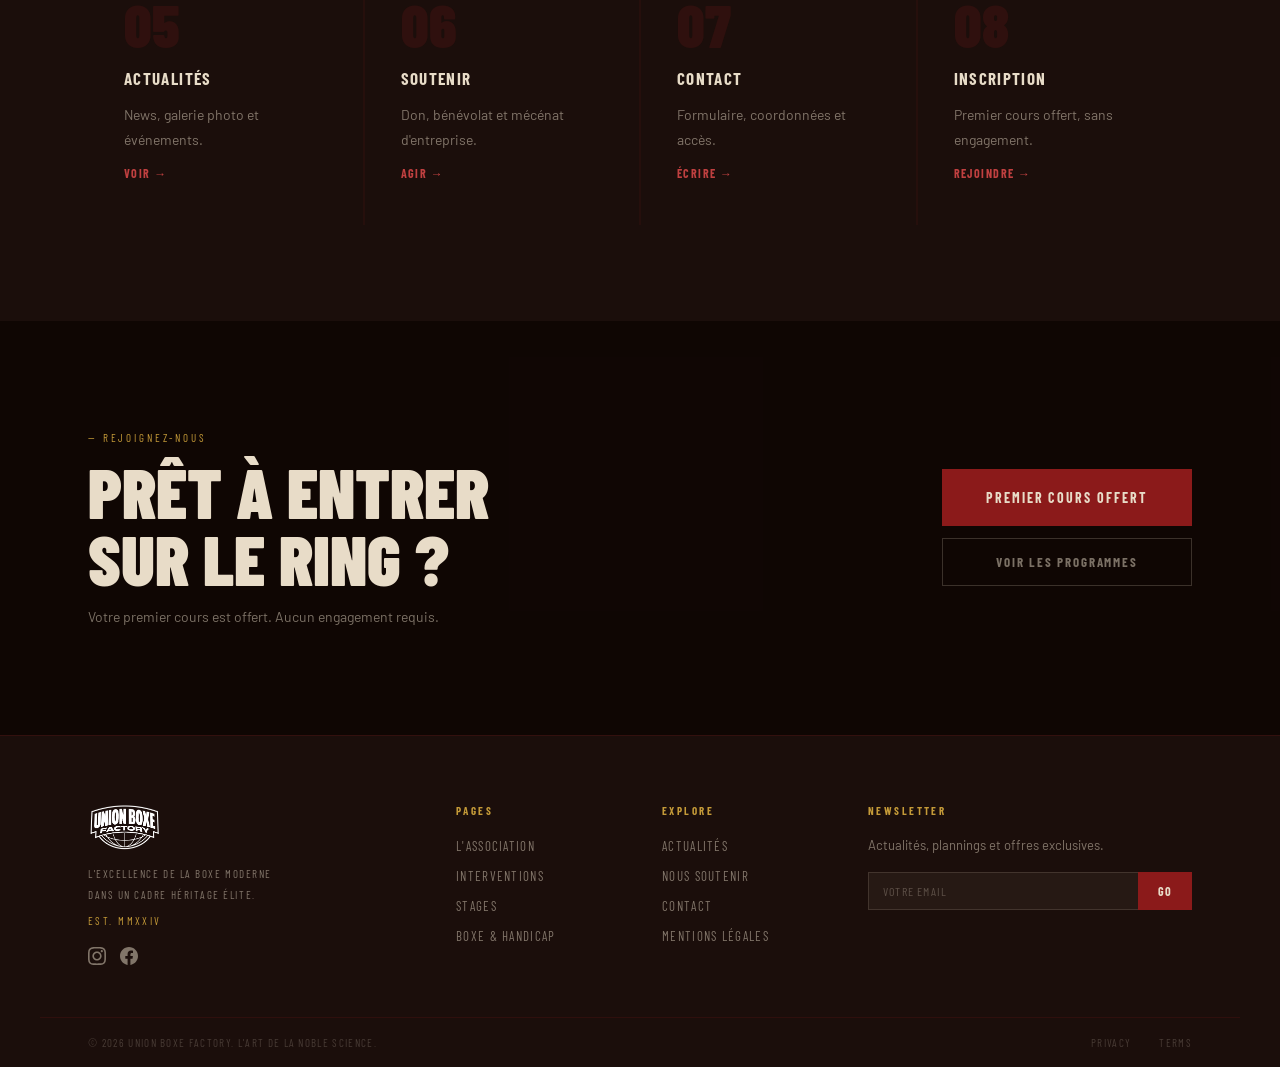
==== commit 3179063e: "Ajout favicon logoUBF sur toutes les pages" ====
--- a/index.html
+++ b/index.html
@@ -2,6 +2,7 @@
 <html lang="fr">
 <head>
   <meta charset="UTF-8" />
+  <link rel="icon" type="image/png" href="logoUBF.png" />
   <meta name="viewport" content="width=device-width, initial-scale=1.0" />
   <title>Union Boxe Factory</title>
   <link rel="preconnect" href="https://fonts.googleapis.com" />
--- a/style.css
+++ b/style.css
@@ -220,7 +220,7 @@
   overflow: hidden;
 
   background-color: var(--bg);
-  background-image: url('Échelle 31968208_1902403806470722_5531384601223626752_o Topaz Gigapixel 2x.png');
+  background-image: url('Échelle 31968208_1902403806470722_5531384601223626752_o Topaz Gigapixel 2x.jpg');
   background-size: cover;
   background-position: center top;
 }
